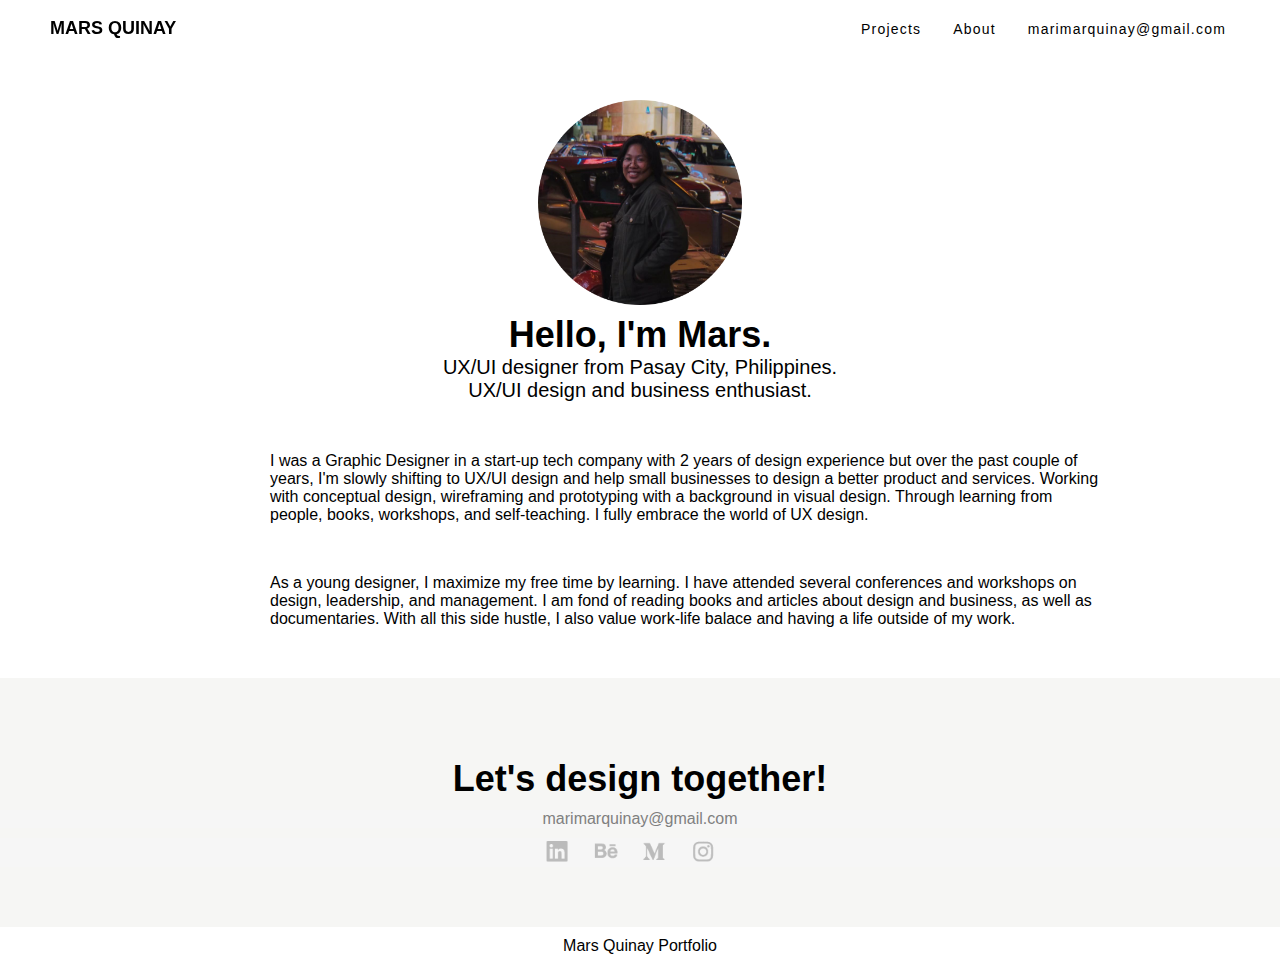
==== about.html @ a4e9042d "New" ====
<!DOCTYPE html>
<html>
<head>
	<title>Mars Quinay</title>
	<meta charset="UTF-8">
    <meta name="viewport" content="width=device-width, initial-scale=1.0">
    <meta http-equiv="X-UA-Compatible" content="ie=edge">
	
	<link rel="icon" href="images/m-icon.png">
	<link rel="stylesheet" type="text/css" href="style.css">
</head>
<body>
      <div class="container">
            <nav>
                  <input type="checkbox" id="nav" class="hidden">
                  <label for="nav" class="nav-btn">
                        <i></i>
                        <i></i>
                        <i></i>
                  </label>
                  <div class="logo">
                        <a href="index.html">MARS QUINAY</a>
                  </div>
                  <div class="nav-wrapper">
                        <ul>
                              <li><a href="works.html">Projects</a></li>
                              <li><a href="about.html">About</a></li>
                              <li><a href="#contact">marimarquinay@gmail.com</a></li>
                        </ul>
                  </div>
            </nav>
            <header class="header2">
                  <img class="resized2" src="images/profile.png" alt="Mars Quinay">
                  <h1>Hello, I'm Mars.</h1>
                  <h3>UX/UI designer from Pasay City, Philippines.
                  <br>UX/UI design and business enthusiast.</h3>
                  <p>I was a Graphic Designer in a start-up tech company with 2 years of design experience but over the past couple of years, I'm slowly shifting to UX/UI design and help small businesses to design a better product and services. Working with conceptual design, wireframing and prototyping with a background in visual design. Through learning from people, books, workshops, and self-teaching. I fully embrace the world of UX design. </p>
                  <p>As a young designer, I maximize my free time by learning. I have attended several conferences and workshops on design, leadership, and management. I am fond of reading books and articles about design and business, as well as documentaries. With all this side hustle, I also value work-life balace and having a life outside of my work.</p>
            </header>
            
			

           
            <footer>
            	<h1>Let's design together!</h1>
            	<p>marimarquinay@gmail.com</p>
            	<p class="links">
            		<a href="www.linkedin.com/marimarquinay" name="contact"><img class="resized" src="images/linkedin.png" alt="LinkedIn"></a>
            		<a href="www.behance.net/marsquinay"><img class="resized" src="images/behance.png" alt="Behance"></a>
            		<a href="www.medium.com/marsquinay"><img class="resized" src="images/medium.png" alt="Medium"></a>
            		<a href="www.instagram.com/thegrumpymars"><img class="resized" src="images/instagram.png" alt="Instagram"></a>
            	</p>
            </footer>
            <p>Mars Quinay Portfolio</p>
        </div>
      
          
</body>
</html>
---- style.css ----
* {
	margin: 0;
	padding: 0;
	border: 0;
	outline: 0;
	font-size: 100%;
	vertical-align: baseline;
	background: transparent;
}
.clearfix::after {
	content: "";
	clear: both;
	display: table;
}
html{
	font-family: poppins, sans-serif;
	font-weight: 100%; 
}
body{
	/*width: 80%;*/
	margin: auto;
	background-color: #ffffff;
}
h1{
	font-size: 36px;
	text-align: center;
}
h3{
	font-size: 20px;
	font-weight: 500;
}
p{
	text-align: center;
	margin: 10px 0 10px 0;
}
nav {
	  overflow: hidden;
	  background-color: #fff;
	  position: fixed;
	  top: 0;
	  width: 100%;
      padding: 10px;
}

.logo {
      float: left;
      padding: 8px;
      margin-left: 32px;
      margin-top: 0px;
      position: fixed;
}

.logo a {
      color: #000;
      text-transform: uppercase;
      font-weight: 700;
      font-size: 18px;
      letter-spacing: 0px;
      text-decoration: none;
}

nav ul {
      float: right;
      margin-top: 10px;
      margin-bottom: 10px;
      margin-right: 40px;
}

nav ul li {
      display: inline-block;
      float: left;
}

nav ul li:not(:first-child) {
      margin-left: 32px;
}

nav ul li:last-child {
      margin-right: 24px;
}

nav ul li a {
      display: inline-block;
      outline: none;
      color: #000;
    /*  text-transform: uppercase;*/
      text-decoration: none;
      font-size: 14px;
      letter-spacing: 1.2px;
      font-weight: 500;
}
header{
	margin: 200px 0 200px 0px;
	text-align: center;	
}
header h1{
	width: 100%;
	margin-top: 5px;
	margin-bottom: 0px;
	text-align: center;
}
.header1{
	margin: 100px 0 0px 55px;
}
.header2{
	margin: 100px 0 50px 0px;
}
.header2 p{
	text-align: left;
	font-size: 16px;
	margin: 50px 0 10px 270px;
	width: 65%;
}
.links a{
	
	padding-right: 20px;
	align-items: center;
	padding-left: 20px: 
}
.resized {
	width: 24px;
}
.resized2 {
	width: 16%;
}

.work{
	text-align: center;
	width: 100%;
	margin: 0 auto;
	padding-bottom: 20px;
	
}
.work2 p{
	font-size: 10px;
	color: gray;
}

/*.image{
	display: block;
	width: 100%;
	height: auto;
}
.overlay{
		position: absolute;
		bottom: 0;
		left: 0;
		right: 0;
		height: 50px;
		width: 100%;
		opacity: 0;
		transition: .5s ease;
		background-color: red;
	}
.works:hover .overlay{
		opacity: 1;
}
.text{
	color: white;
	font-size: 20px;
	position: absolute;
	top: 50%;
	left: 50%;
}*/
.work img{
	margin: 1%;
	width: 45%;
}
.work2{
	text-align: center;
	width: 100%;
	padding-top: 60px;
	padding-bottom: 30px;
}
.work2 img{
	margin: 1%;
	width: 45%;
}

footer{
	background-color: #F6F6F4;
	margin: 0%;
	padding: 80px 0 50px 0px;
	text-align: center;
}
footer h1 {
	text-align: center;
	padding-bottom: -30px;
}
footer p{
	text-align: center;
	color: grey;
	font-size: 16px;
	margin: 10px auto;
	background-color: #F6F6F6;
}


@media screen and (max-width: 864px) {
	nav{
		padding: 30px;
	}
	br{
		display: none;
	}
      .logo {
            padding: 0;
            margin: -10px -10px;
      }

      .nav-wrapper {
            position: fixed;
            top: 0;
            left: 0;
            width: 100%;
            height: 100%;
            z-index: -1;
            background: #fff;
            opacity: 0;
            transition: all 0.2s ease;
      }

      .nav-wrapper ul {
            position: absolute;
            top: 50%;
            transform: translateY(-50%);
            width: 100%;
      }

      .nav-wrapper ul li {
            display: block;
            float: none;
            width: 100%;
            text-align: center;
            margin-bottom: 10px;
      }

      .nav-wrapper ul li:nth-child(1) a {
            transition-delay: 0.2s;
      }

      .nav-wrapper ul li:nth-child(2) a {
            transition-delay: 0.3s;
      }

      .nav-wrapper ul li:nth-child(3) a {
            transition-delay: 0.4s;
      }

      .nav-wrapper ul li:nth-child(4) a {
            transition-delay: 0.5s;
      }

      .nav-wrapper ul li:not(:first-child) {
            margin-left: 0;
      }

      .nav-wrapper ul li a {
            padding: 10px 24px;
            opacity: 0;
            color: #000;
            font-size: 14px;
            font-weight: 600;
            letter-spacing: 1.2px;
            transform: translateX(-20px);
            transition: all 0.2s ease;

      }

      .nav-btn {
            position: fixed;
            right: 10px;
            top: 10px;
            display: block;
            width: 48px;
            height: 48px;
            cursor: pointer;
            z-index: 9999;
            border-radius: 50%;
            
      }

      .nav-btn i {
            display: block;
            width: 20px;
            height: 2px;
            background: #000;
            border-radius: 2px;
            margin-left: 14px;
      }

      .nav-btn i:nth-child(1) {
            margin-top: 16px;
      }

      .nav-btn i:nth-child(2) {
            margin-top: 4px;
            opacity: 1;
      }

      .nav-btn i:nth-child(3) {
            margin-top: 4px;
      }
    
    header{
		text-align: left;
		margin: 100px 0 70px 20px;
		text-align: left;
	}
	header h3{
		font-size: 18px;
		width: 90%;
	}
	header h1{
		font-size: 26px;
		width: 90%;
		text-align: left;
	}
	.work img{
		margin: 2%;
		width: 90%;
	}
	.work2 img{
		margin: 2%;
		width: 90%;
	}
	h1{
		font-size: 30px;
		width: 100%;
		align-items: center;
	}
	.header1{
		margin: 70px 0 -50px 18px;
		text-align: left;
	}
	.header2 img {
		display: block;
        float: none;
        width: 30%;
        text-align: left;
        margin-bottom: 10px;
        margin-left: 5%;
	}
	.header2 h1{
		text-align: left;
        margin-left: 5%;
	}
	.header2 h3{
		text-align: left;
        margin-left: 5%;
	}
	.header2 p{
		text-align: left;
        margin-bottom: 10px;
        margin-left: 5%;
        width: 90%;
	}
	.work2 p{
		margin: 5%;
		text-align: left;
		width: 90%;
	}
	footer h1{
		font-size: 26px;
	}


}

#nav:checked + .nav-btn {
      transform: rotate(45deg);
}

#nav:checked + .nav-btn i {
      background: #000;
      transition: transform 0.2s ease;
}

#nav:checked + .nav-btn i:nth-child(1) {
      transform: translateY(6px) rotate(180deg);
}

#nav:checked + .nav-btn i:nth-child(2) {
      opacity: 0;
}

#nav:checked + .nav-btn i:nth-child(3) {
      transform: translateY(-6px) rotate(90deg);
}

#nav:checked ~ .nav-wrapper {
      z-index: 9990;
      opacity: 1;
}

#nav:checked ~ .nav-wrapper ul li a {
      opacity: 1;
      transform: translateX(0);
}

.hidden {
      display: none;
}
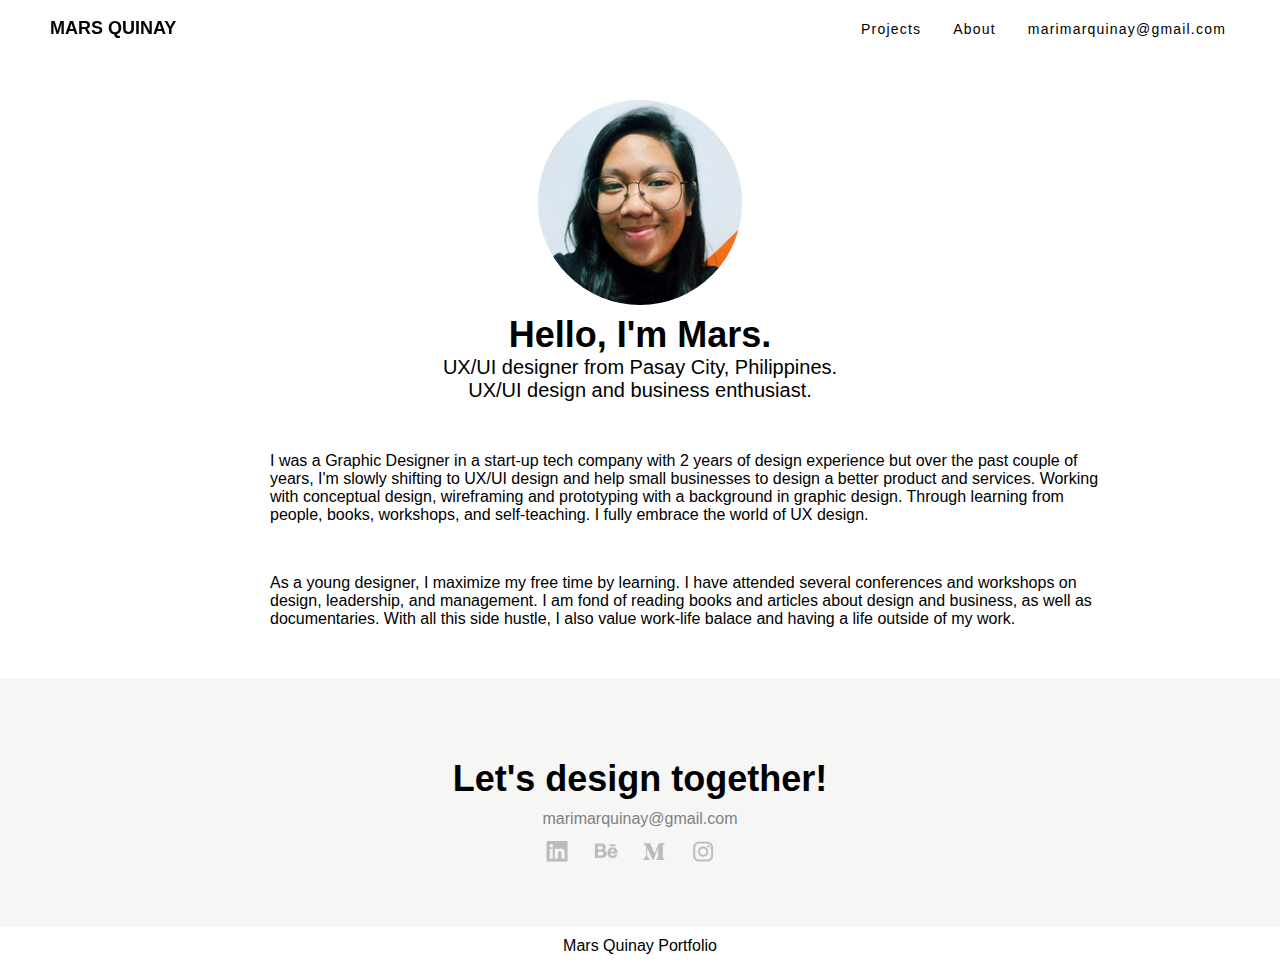
==== commit 3ccd240d: "edit" ====
--- a/about.html
+++ b/about.html
@@ -30,11 +30,11 @@
                   </div>
             </nav>
             <header class="header2">
-                  <img class="resized2" src="images/profile.png" alt="Mars Quinay">
+                  <img class="resized2" src="images/profile.jpg" alt="Mars Quinay">
                   <h1>Hello, I'm Mars.</h1>
                   <h3>UX/UI designer from Pasay City, Philippines.
                   <br>UX/UI design and business enthusiast.</h3>
-                  <p>I was a Graphic Designer in a start-up tech company with 2 years of design experience but over the past couple of years, I'm slowly shifting to UX/UI design and help small businesses to design a better product and services. Working with conceptual design, wireframing and prototyping with a background in visual design. Through learning from people, books, workshops, and self-teaching. I fully embrace the world of UX design. </p>
+                  <p>I was a Graphic Designer in a start-up tech company with 2 years of design experience but over the past couple of years, I'm slowly shifting to UX/UI design and help small businesses to design a better product and services. Working with conceptual design, wireframing and prototyping with a background in graphic design. Through learning from people, books, workshops, and self-teaching. I fully embrace the world of UX design. </p>
                   <p>As a young designer, I maximize my free time by learning. I have attended several conferences and workshops on design, leadership, and management. I am fond of reading books and articles about design and business, as well as documentaries. With all this side hustle, I also value work-life balace and having a life outside of my work.</p>
             </header>
             
@@ -45,10 +45,10 @@
             	<h1>Let's design together!</h1>
             	<p>marimarquinay@gmail.com</p>
             	<p class="links">
-            		<a href="www.linkedin.com/marimarquinay" name="contact"><img class="resized" src="images/linkedin.png" alt="LinkedIn"></a>
-            		<a href="www.behance.net/marsquinay"><img class="resized" src="images/behance.png" alt="Behance"></a>
-            		<a href="www.medium.com/marsquinay"><img class="resized" src="images/medium.png" alt="Medium"></a>
-            		<a href="www.instagram.com/thegrumpymars"><img class="resized" src="images/instagram.png" alt="Instagram"></a>
+            		<a href="http://www.linkedin.com/in/marimar-quinay-0658a317b/" name="contact"><img class="resized" src="images/linkedin.png" alt="LinkedIn"/></a>
+                        <a href="http://www.behance.net/marsquinay"><img class="resized" src="images/behance.png" alt="Behance" /></a>
+                        <a href="http://www.medium.com/@marsquinay"><img class="resized" src="images/medium.png" alt="Medium" /></a>
+                        <a href="http://www.instagram.com/thegrumpymars"><img class="resized" src="images/instagram.png" alt="Instagram" /></a>
             	</p>
             </footer>
             <p>Mars Quinay Portfolio</p>
--- a/style.css
+++ b/style.css
@@ -122,6 +122,7 @@
 }
 .resized2 {
 	width: 16%;
+	border-radius: 50%;
 }
 
 .work{
